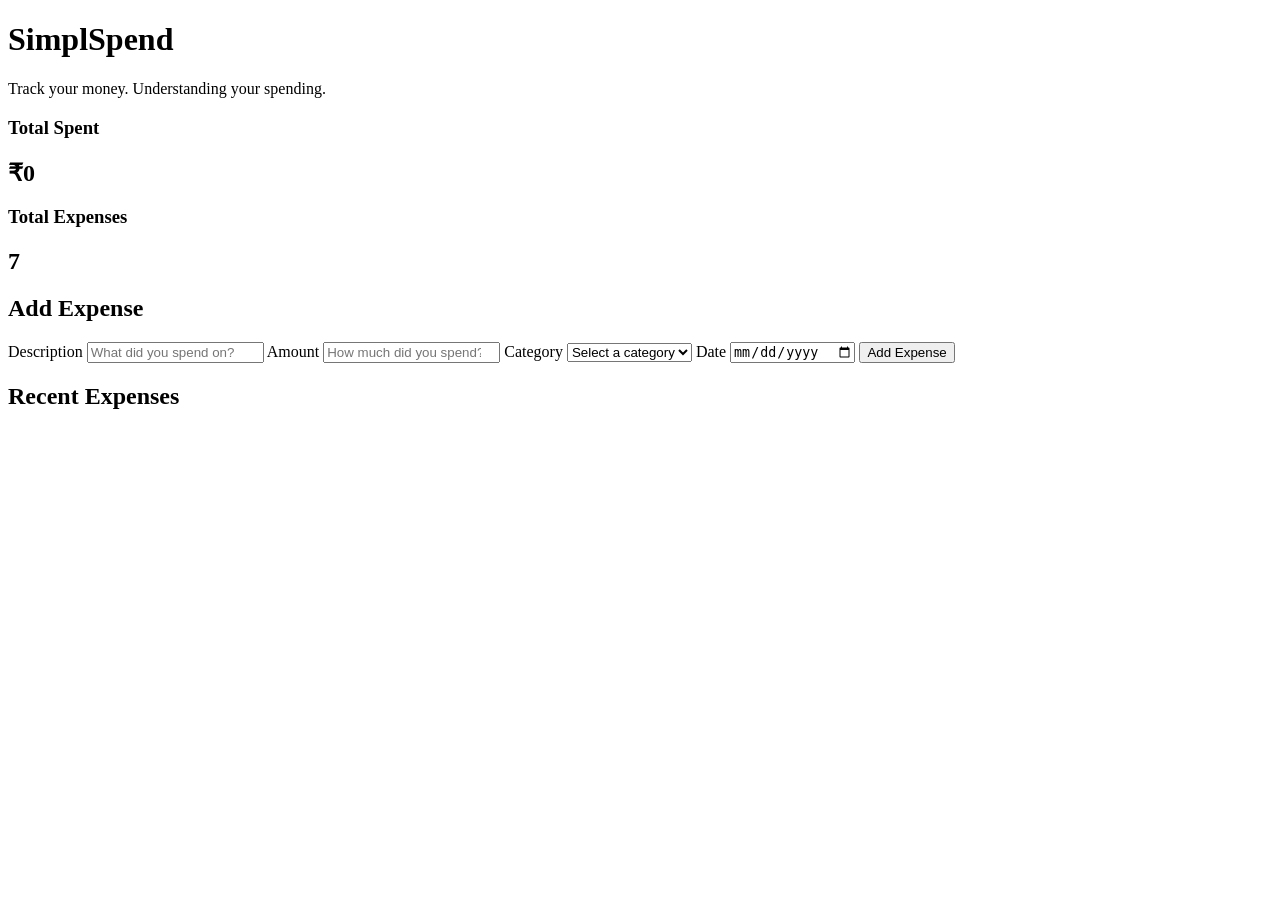
==== index.html @ 168b21d1 "total spent now works" ====
<!DOCTYPE html>
<html lang="en">
<head>
    <meta charset="UTF-8">
    <meta name="viewport" content="width=device-width, initial-scale=1.0">
    <title>SimplSpend</title>
    <link rel="stylesheet" href="style.css">
</head>
<body>
    <div class="container">

        <h1>SimplSpend</h1>
        <p>Track your money. Understanding your spending.</p>
        
        <div class="card">
            <h3>Total Spent</h3>
            <h2 id="total-spent">₹0</h2>
        </div>
        
        <div class="card">
            <h3>Total Expenses</h3>
            <h2 id="total-expenses">7</h2>
        </div>

        <div class="add-expense">
            <h2>Add Expense</h2>
            <form id="expense-form">
            <label for="description">Description</label>
            <input
                type="text"
                id="description"
                placeholder="What did you spend on?"
            >
            <label for="amount">Amount</label>
            <input 
                type="number"
                id="amount"
                placeholder="How much did you spend?"
            >
            <label for="category">Category</label>
            <select id="category">
                <option value="">Select a category</option>
                    <option value="food">Food</option>
                    <option value="travel">Travel</option>
                    <option value="shopping">Shopping</option>
                    <option value="bills">Bills</option>
                    <option value="entertainment">Entertainment</option>
                    <option value="other">Other</option>
            </select>
            <label for="date">Date</label>
            <input 
                type="date"
                id="date"
            >

            <button id="add-expense-btn">Add Expense</button>
            </form>
        </div>

        <div class="expenses">
            <h2>Recent Expenses</h2>

            <div id="expense-list">
                
            </div>
        </div>

    </div>
    <script src="script.js"></script>
</body>
</html>
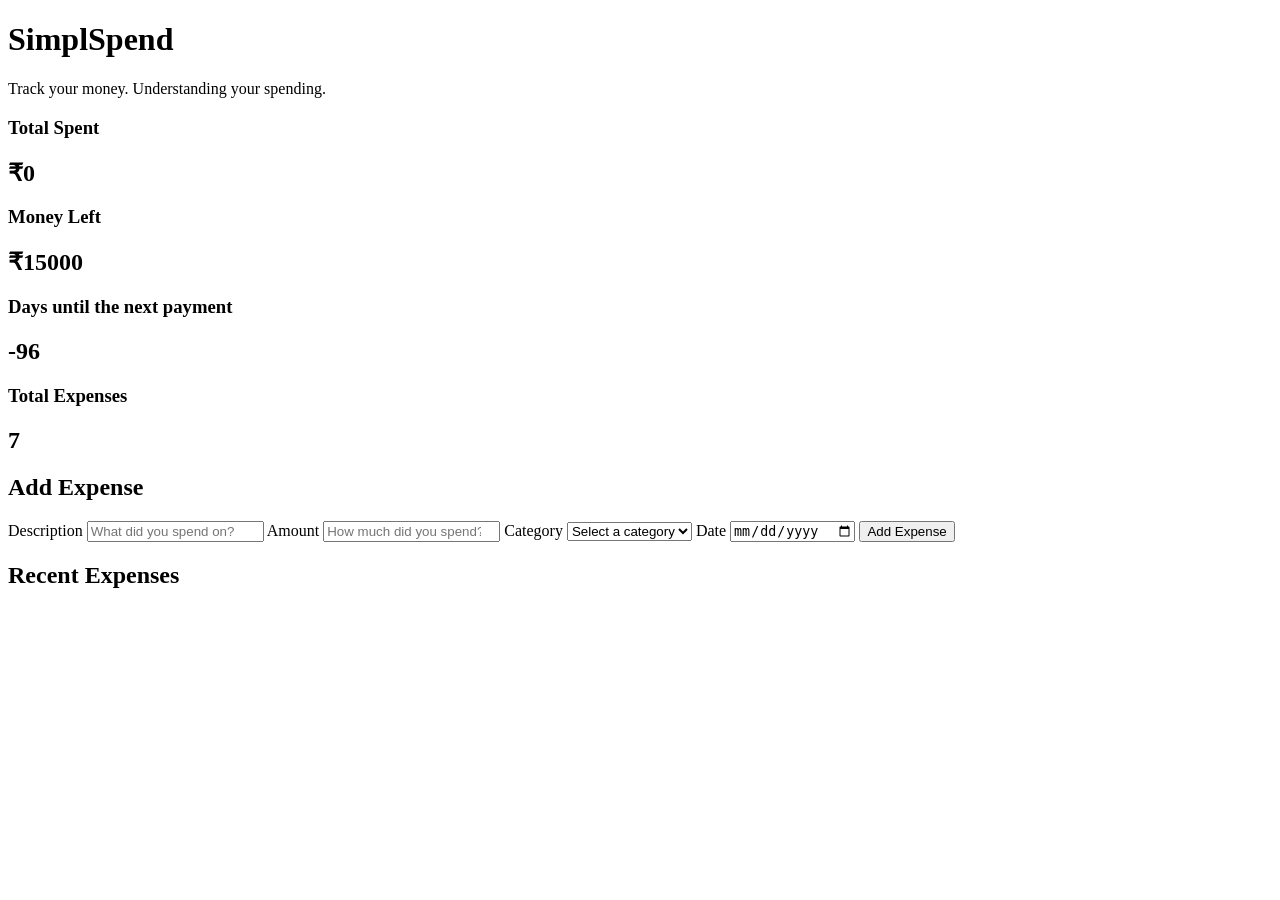
==== commit d8b54cc4: "money left and days until next payment work" ====
--- a/index.html
+++ b/index.html
@@ -17,6 +17,16 @@
             <h2 id="total-spent">₹0</h2>
         </div>
         
+        <div class="card">
+            <h3>Money Left</h3>
+            <h2 id="money-left">₹0</h2>
+        </div>
+
+        <div class="card">
+            <h3>Days until the next payment</h3>
+            <h2 id="days-left">0</h2>
+        </div>
+
         <div class="card">
             <h3>Total Expenses</h3>
             <h2 id="total-expenses">7</h2>
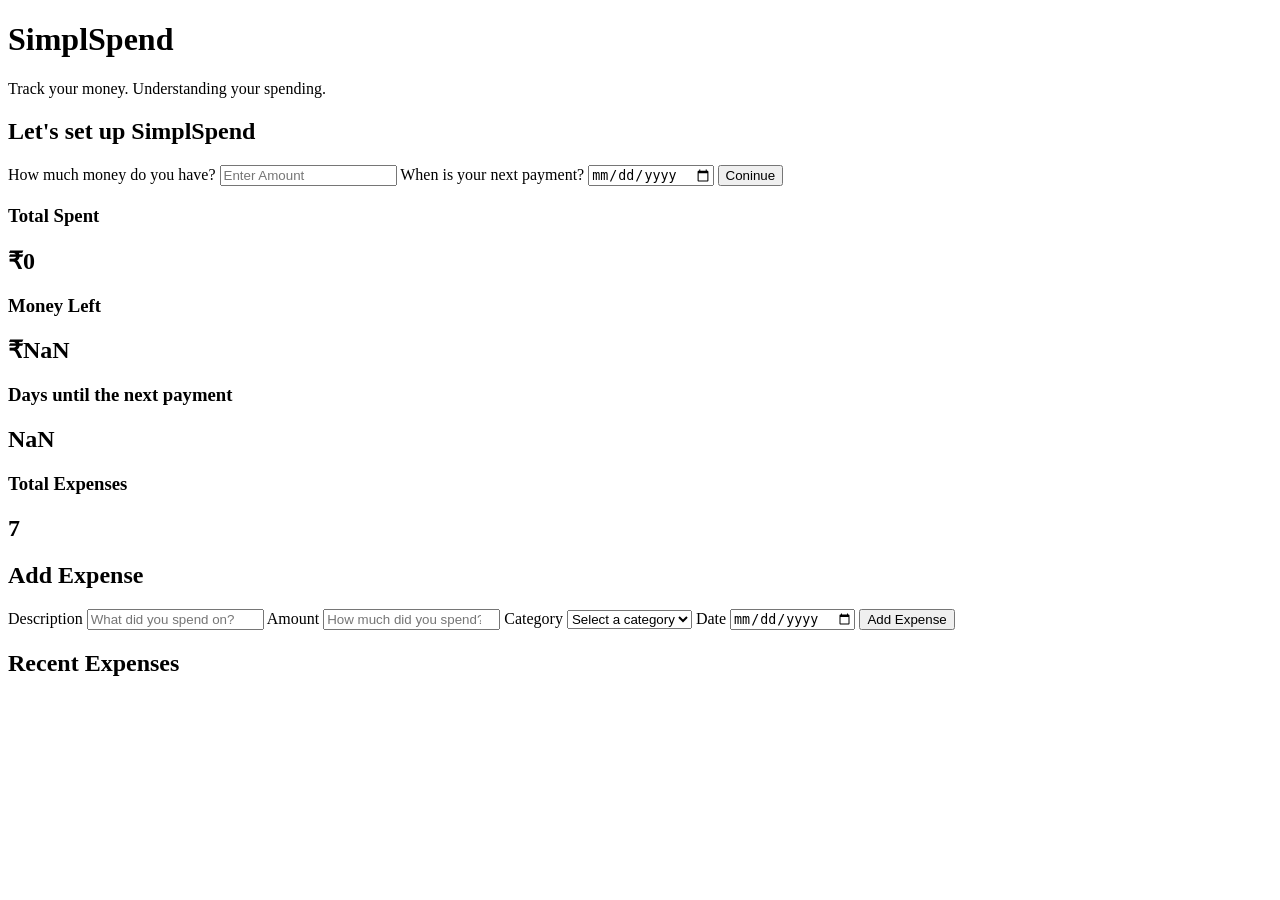
==== commit 167bce66: "the initial setup is complete we can add money and date and it will show total spent and money left" ====
--- a/index.html
+++ b/index.html
@@ -12,6 +12,25 @@
         <h1>SimplSpend</h1>
         <p>Track your money. Understanding your spending.</p>
         
+        <div class="setup" id="setup">
+            <h2>Let's set up SimplSpend</h2>
+
+            <label for="starting-money">How much money do you have?</label>
+            <input
+                type="number"
+                id="starting-money"
+                placeholder="Enter Amount"
+            >
+
+            <label for="next-payment">When is your next payment?</label>
+            <input
+                type="date"
+                id="next-payment"
+            >
+
+            <button id="setup-btn">Coninue</button>
+        </div>
+
         <div class="card">
             <h3>Total Spent</h3>
             <h2 id="total-spent">₹0</h2>
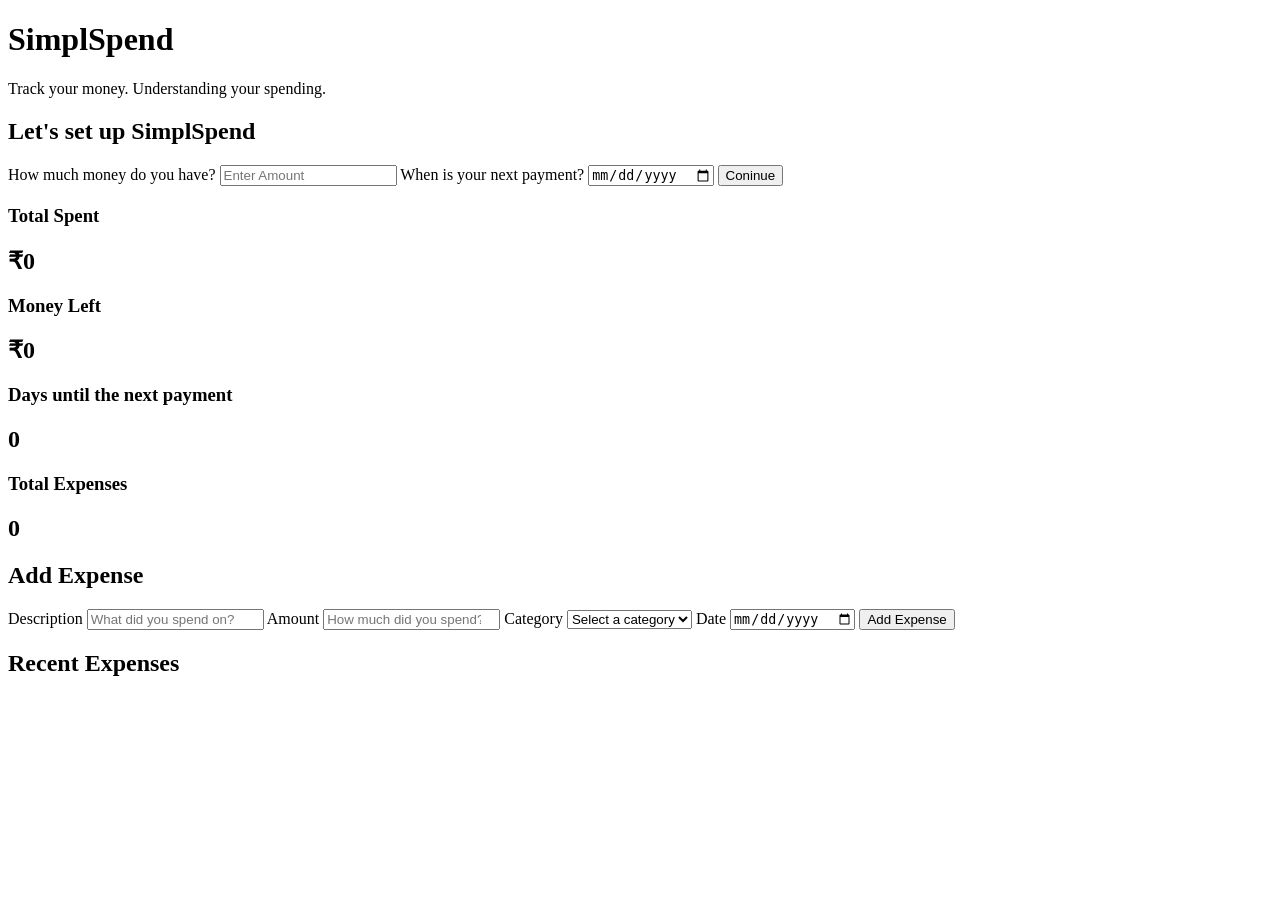
==== commit 5789bf59: "local storage fixed" ====
--- a/index.html
+++ b/index.html
@@ -48,7 +48,7 @@
 
         <div class="card">
             <h3>Total Expenses</h3>
-            <h2 id="total-expenses">7</h2>
+            <h2 id="total-expenses">0</h2>
         </div>
 
         <div class="add-expense">
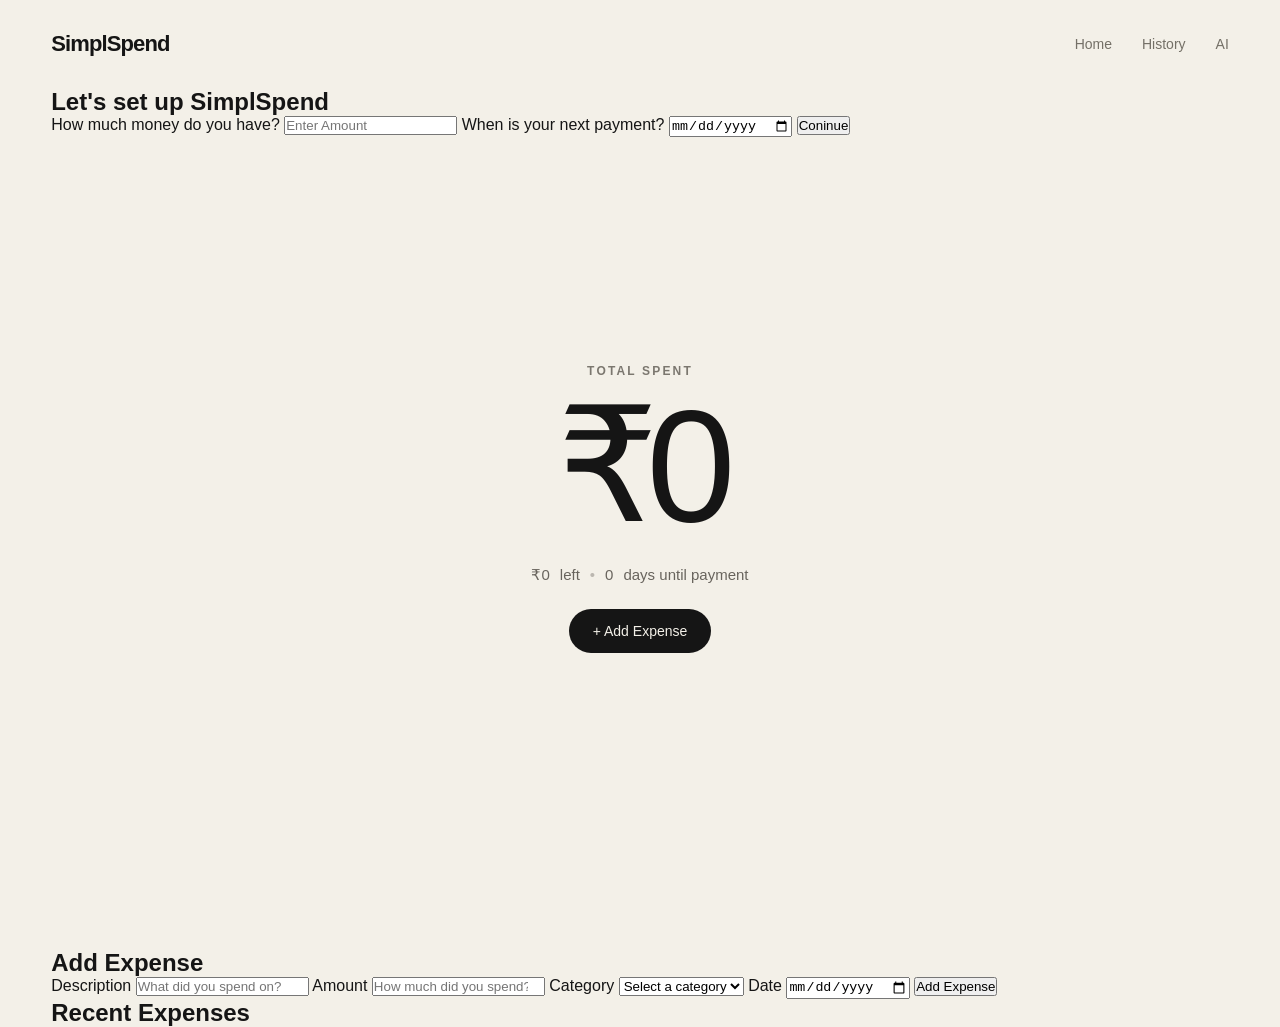
==== commit 868bfd3f: "working on ui and home page" ====
--- a/index.html
+++ b/index.html
@@ -9,8 +9,14 @@
 <body>
     <div class="container">
 
+    <header class="topbar">
         <h1>SimplSpend</h1>
-        <p>Track your money. Understanding your spending.</p>
+    <nav>
+        <a href="index.html">Home</a>
+        <a href="history.html">History</a>
+        <a href="ai.html">AI</a>
+    </nav>
+        </header>
         
         <div class="setup" id="setup">
             <h2>Let's set up SimplSpend</h2>
@@ -31,25 +37,25 @@
             <button id="setup-btn">Coninue</button>
         </div>
 
-        <div class="card">
-            <h3>Total Spent</h3>
-            <h2 id="total-spent">₹0</h2>
-        </div>
-        
-        <div class="card">
-            <h3>Money Left</h3>
-            <h2 id="money-left">₹0</h2>
-        </div>
+        <main class="home-hero">
 
-        <div class="card">
-            <h3>Days until the next payment</h3>
-            <h2 id="days-left">0</h2>
-        </div>
+    <p class="eyebrow">Total Spent</p>
 
-        <div class="card">
-            <h3>Total Expenses</h3>
-            <h2 id="total-expenses">0</h2>
-        </div>
+    <h2 id="total-spent">₹0</h2>
+
+    <div class="money-status">
+        <span id="money-left">₹0</span>
+        <span>left</span>
+
+        <span class="separator">•</span>
+
+        <span id="days-left">0</span>
+        <span>days until payment</span>
+    </div>
+
+    <button id="open-expense-btn">+ Add Expense</button>
+
+</main>
 
         <div class="add-expense">
             <h2>Add Expense</h2>
--- a/style.css
+++ b/style.css
@@ -0,0 +1,103 @@
+* {
+    margin: 0;
+    padding: 0;
+    box-sizing: border-box;
+}
+body {
+    min-height: 100vh;
+    background: #f3f0e8;
+    color: #151515;
+    font-family: Arial, Helvetica, sans-serif;
+}
+.container {
+    min-height: 100vh;
+    width: min(92%, 1280px);
+    margin: 0 auto;
+}
+/* ---------- TOPBAR ---------- */
+.topbar {
+    height: 88px;
+    display: flex;
+    align-items: center;
+    justify-content: space-between;
+}
+
+.topbar h1 {
+    font-size: 22px;
+    font-weight: 600;
+    letter-spacing: -0.04em;
+}
+
+.topbar nav {
+    display: flex;
+    gap: 30px;
+}
+
+.topbar nav a {
+    text-decoration: none;
+    color: #747067;
+    font-size: 14px;
+    transition: color 0.2s ease;
+}
+
+.topbar nav a:hover {
+    color: #151515;
+}
+/* ---------- HOME HERO ---------- */
+.home-hero {
+    min-height: calc(100vh - 88px);
+
+    display: flex;
+    flex-direction: column;
+    align-items: center;
+    justify-content: center;
+    text-align: center;
+    transform: translateY(-35px);
+}
+.eyebrow { /*TOTAL SPENT text*/
+    margin-bottom: 16px;
+    font-size: 12px;
+    font-weight: 600;
+    letter-spacing: 0.18em;
+    text-transform: uppercase;
+    color: #7b776f;
+}
+#total-spent {
+    font-size: clamp(5rem, 13vw, 10rem);
+    font-weight: 400;
+    line-height: 0.9;
+    letter-spacing: -0.08em;
+}
+.money-status {
+    margin-top: 28px;
+
+    display: flex;
+    align-items: center;
+    gap: 10px;
+
+    font-size: 15px;
+    color: #68645d;
+}
+.separator {
+    opacity: 0.4;
+}
+/* ---------- BUTTON ---------- */
+#open-expense-btn {
+    margin-top: 25px;
+    padding: 14px 24px;
+    border: none;
+    border-radius: 99px;
+    background: #151515;
+    color: #f3f0e8;
+    font-size: 14px;
+    cursor: pointer;
+    transition:
+        transform 0.2s ease,
+        opacity 0.2s ease;
+}
+#open-expense-btn:hover {
+    background: #f3f0e8;
+    color: #151515;
+    border-color: #151515;
+    opacity: 0.9;
+}
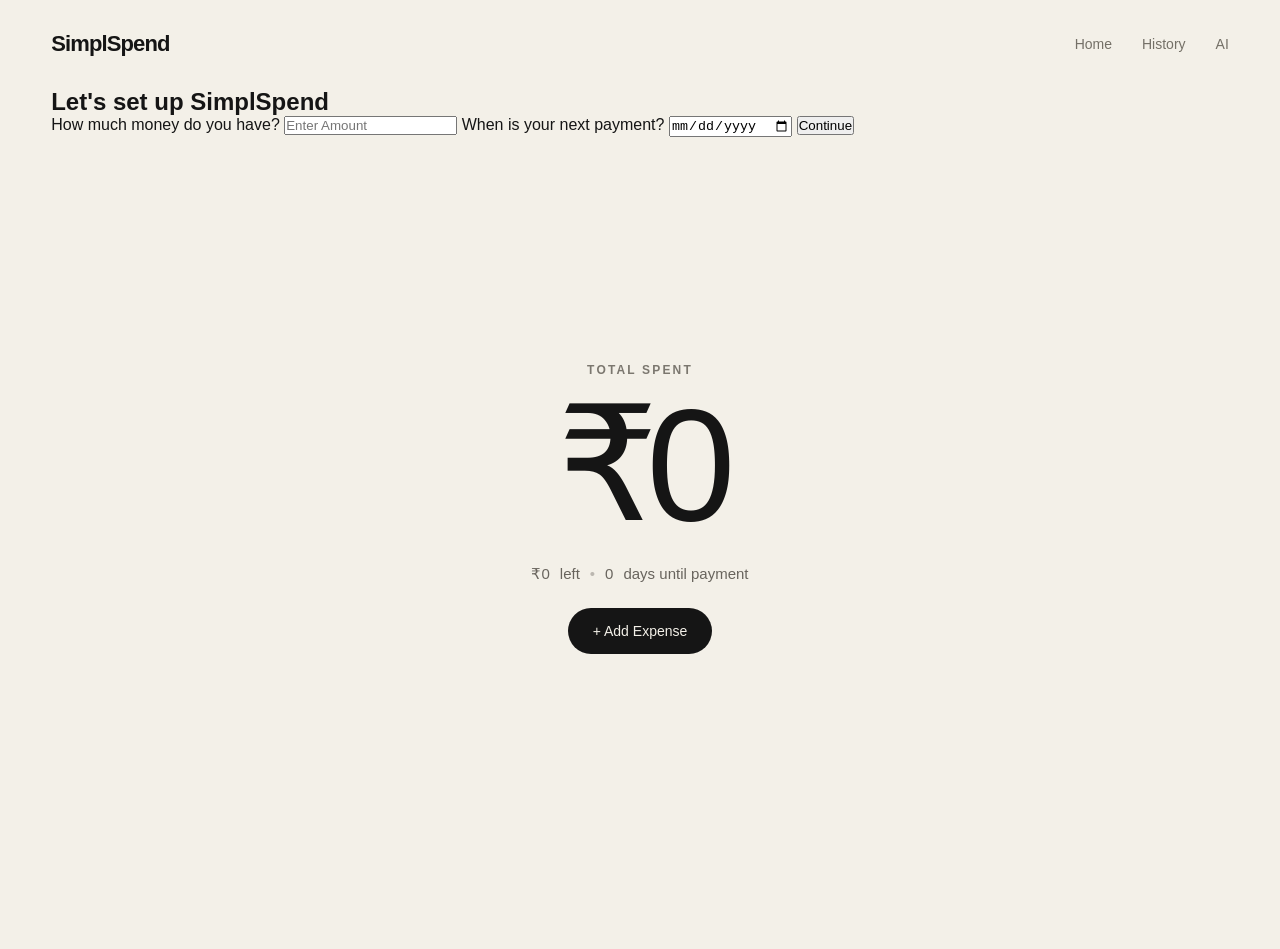
==== commit cf3f2743: "made ui and fixed a few bugs" ====
--- a/index.html
+++ b/index.html
@@ -34,7 +34,7 @@
                 id="next-payment"
             >
 
-            <button id="setup-btn">Coninue</button>
+            <button id="setup-btn">Continue</button>
         </div>
 
         <main class="home-hero">
@@ -57,41 +57,48 @@
 
 </main>
 
-        <div class="add-expense">
+    <div class="add-expense" id="expense-modal">
+        <div class="expense-modal-content">
+            <button id="close-expense-btn">×</button>
             <h2>Add Expense</h2>
+
             <form id="expense-form">
-            <label for="description">Description</label>
-            <input
-                type="text"
-                id="description"
-                placeholder="What did you spend on?"
-            >
-            <label for="amount">Amount</label>
-            <input 
-                type="number"
-                id="amount"
-                placeholder="How much did you spend?"
-            >
-            <label for="category">Category</label>
-            <select id="category">
-                <option value="">Select a category</option>
+
+                <label for="description">Description</label>
+                <input 
+                    type="text"
+                    id="description"
+                    placeholder="What did you spend on?"
+                >
+                <label for="amount">Amount</label>
+                <input 
+                    type="number"
+                    id="amount"
+                    placeholder="How much did you spend?"
+                >
+                <label for="category">Category</label>
+                <select id="category">
+                    <option value="">Select a category</option>
                     <option value="food">Food</option>
                     <option value="travel">Travel</option>
                     <option value="shopping">Shopping</option>
                     <option value="bills">Bills</option>
                     <option value="entertainment">Entertainment</option>
                     <option value="other">Other</option>
-            </select>
-            <label for="date">Date</label>
-            <input 
-                type="date"
-                id="date"
-            >
+                </select>
+                <label for="date">Date</label>
+                <input 
+                    type="date"
+                    id="date"
+                >
+            <button id="add-expense-btn">Add Expense</button>
 
-            <button id="add-expense-btn">Add Expense</button>
             </form>
+
         </div>
 
+    </div>
+    
         <div class="expenses">
             <h2>Recent Expenses</h2>
 
@@ -101,6 +108,7 @@
         </div>
 
     </div>
+    <div id="toast" class="toast">Expense added ✓</div>
     <script src="script.js"></script>
 </body>
 </html>
--- a/style.css
+++ b/style.css
@@ -85,13 +85,16 @@
 #open-expense-btn {
     margin-top: 25px;
     padding: 14px 24px;
-    border: none;
+    border: 1px solid transparent;
     border-radius: 99px;
     background: #151515;
     color: #f3f0e8;
     font-size: 14px;
     cursor: pointer;
     transition:
+        background-color 0.2s ease,
+        color 0.2s ease,
+        border-color 0.2s ease,
         transform 0.2s ease,
         opacity 0.2s ease;
 }
@@ -101,3 +104,158 @@
     border-color: #151515;
     opacity: 0.9;
 }
+/* ---------- ADD EXPENSE SECTION ---------- */
+.add-expense {
+    display: none;
+
+    position: fixed;
+    inset: 0;
+    
+    background: rgba(21, 21, 21, 0.35);
+
+    align-items: center;
+    justify-content: center;
+
+    z-index: 1000;
+}
+.expense-modal-content {
+    position: relative;
+
+    width: min(90%, 420px);
+    padding: 32px;
+
+    background: #f7f4ec;
+    border: 1px solid #ded8cc;
+    border-radius: 18px;
+
+    box-shadow: 0 24px 80px rgba(0, 0, 0, 0.16);
+}
+.expense-modal-content h2 {
+    margin-bottom: 24px;
+
+    font-size: 28px;
+    font-weight: 500;
+    letter-spacing: -0.04em;
+}
+.add-expense form{
+    display: flex;
+    flex-direction: column;
+    gap: 12px;
+}
+.add-expense label {
+    margin-top: 8px;
+
+    font-size: 12px;
+    font-weight: 600;
+    letter-spacing: 0.08em;
+    text-transform: uppercase;
+
+    color: #77736a;
+}
+.add-expense input,
+.add-expense select {
+    width: 100%;
+    padding: 14px 15px;
+
+    border: 1px solid #d8d2c6;
+    border-radius: 12px;
+
+    background: #fffdf8;
+    color: #151515;
+
+    font-size: 14px;
+    outline: none;
+
+    transition:
+        border-color 0.2s ease,
+        box-shadow 0.2s ease;
+}
+.add-expense input:focus,
+.add-expense select:focus {
+    border-color: #8e897f;
+    box-shadow: 0 0 0 3px rgba(142, 137, 127, 0.12);
+}
+#add-expense-btn {
+    margin-top: 18px;
+    padding: 14px;
+
+    border: 1px solid transparent;
+    border-radius: 999px;
+
+    background: #151515;
+    color: #f7f4ec;
+
+    font-size: 14px;
+    font-weight: 500;
+
+    cursor: pointer;
+
+    transition:
+        background-color 0.2s ease,
+        color 0.2s ease,
+        border-color 0.2s ease,
+        transform 0.2s ease,
+        opacity 0.2s ease;
+}
+#add-expense-btn:hover {
+    background: #f3f0e8;
+    color: #151515;
+    border-color: #151515;
+    opacity: 0.9;
+}
+#close-expense-btn {
+    position: absolute;
+    top: 18px;
+    right: 20px;
+
+    border: none;
+    background: transparent;
+
+    color: #151515;
+    font-size: 24px;
+    line-height: 1;
+
+    cursor: pointer;
+}
+/* 
+   Add Expense Modal:
+   The modal already exists in the HTML but is hidden by default with display: none.
+   When the user clicks "+ Add Expense", JavaScript changes display to flex.
+   Since the modal uses position: fixed and inset: 0, it covers the full screen.
+   align-items: center and justify-content: center then center the modal content.
+   Clicking the close button changes display back to none.
+*/
+
+.expenses {
+    display: none;
+}
+/*TOAST(INTIMATION THAT THE EXPENSE IS ADDED*/
+.toast {
+    position: fixed;
+    left: 50%;
+    bottom: 32px;
+
+    transform: translateX(-50%) translateY(20px);
+
+    padding: 12px 18px;
+    border-radius: 999px;
+
+    background: #151515;
+    color: #f7f4ec;
+
+    font-size: 14px;
+
+    opacity: 0;
+    pointer-events: none;
+
+    transition:
+        opacity 0.25s ease,
+        transform 0.25s ease;
+
+    z-index: 2000;
+}
+
+.toast.show {
+    opacity: 1;
+    transform: translateX(-50%) translateY(0);
+}
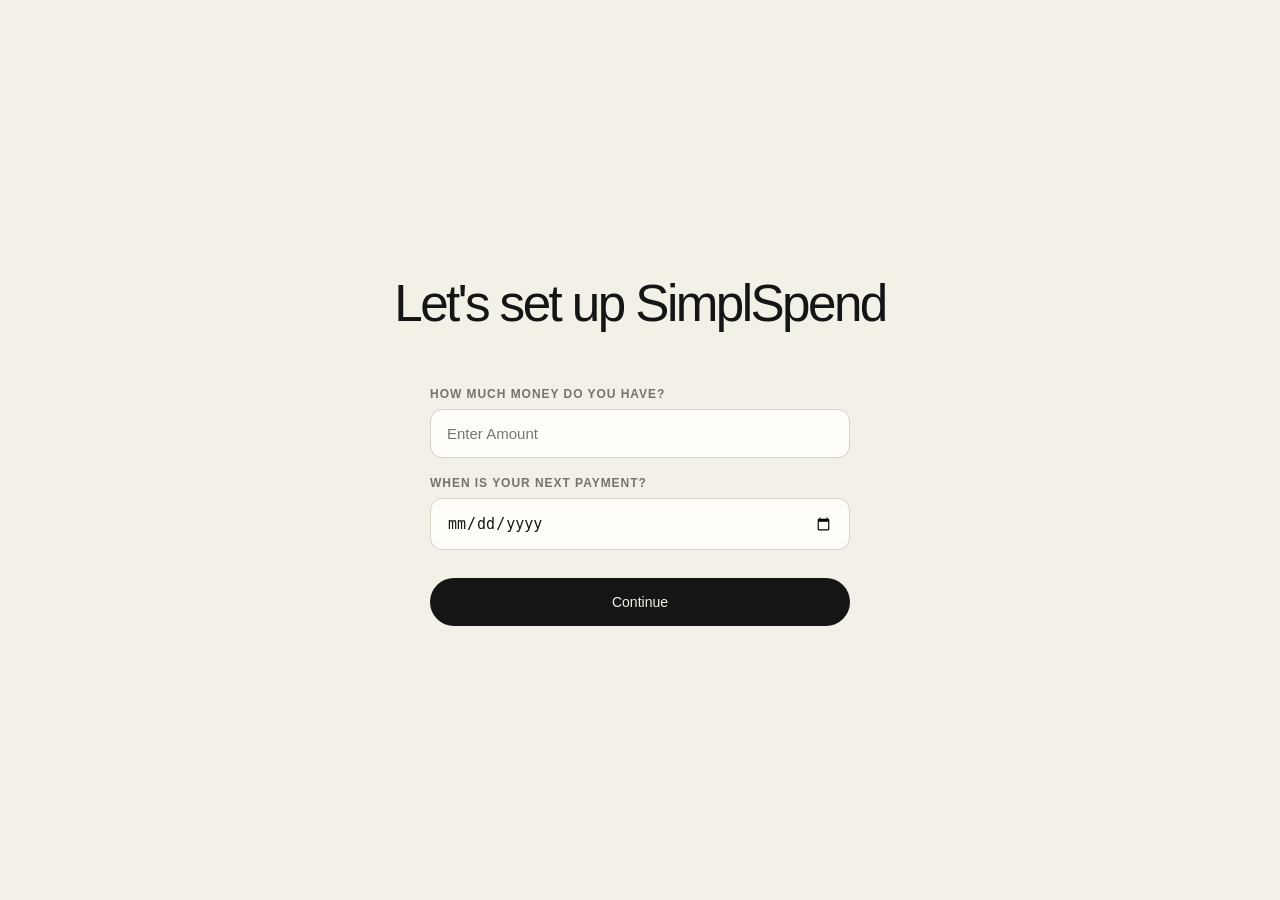
==== commit 19576bf5: "history page setup and working" ====
--- a/index.html
+++ b/index.html
@@ -14,7 +14,6 @@
     <nav>
         <a href="index.html">Home</a>
         <a href="history.html">History</a>
-        <a href="ai.html">AI</a>
     </nav>
         </header>
         
--- a/style.css
+++ b/style.css
@@ -14,6 +14,10 @@
     width: min(92%, 1280px);
     margin: 0 auto;
 }
+.setup {
+    position: relative;
+    z-index: 100;
+}
 /* ---------- TOPBAR ---------- */
 .topbar {
     height: 88px;
@@ -42,6 +46,93 @@
 
 .topbar nav a:hover {
     color: #151515;
+}
+/* ---------- SETUP SCREEN ---------- */
+.setup {
+    position: fixed;
+    inset: 0;
+    z-index: 2000;
+
+    background: #f3f0e8;
+
+    display: flex;
+    flex-direction: column;
+    align-items: center;
+    justify-content: center;
+
+    padding: 24px;
+}
+.setup h2 {
+    margin-bottom: 36px;
+
+    font-size: clamp(2rem, 4vw, 3.5rem);
+    font-weight: 400;
+    letter-spacing: -0.05em;
+
+    text-align: center;
+}
+.setup label {
+    width: min(100%, 420px);
+
+    margin-top: 18px;
+    margin-bottom: 8px;
+
+    font-size: 12px;
+    font-weight: 600;
+    letter-spacing: 0.08em;
+    text-transform: uppercase;
+    /*text-align: center;*/
+
+    color: #77736a;
+}
+.setup input {
+    width: min(100%, 420px);
+
+    padding: 15px 16px;
+
+    border: 1px solid #d8d2c6;
+    border-radius: 12px;
+
+    background: #fffdf8;
+    color: #151515;
+
+    font-size: 15px;
+    outline: none;
+
+    transition:
+        border-color 0.2s ease,
+        box-shadow 0.2s ease;
+}
+.setup input:focus {
+    border-color: #8e897f;
+    box-shadow: 0 0 0 3px rgba(142, 137, 127, 0.12);
+}
+#setup-btn {
+    width: min(100%, 420px);
+
+    margin-top: 28px;
+    padding: 15px;
+
+    border: 1px solid transparent;
+    border-radius: 999px;
+
+    background: #151515;
+    color: #f3f0e8;
+
+    font-size: 14px;
+    font-weight: 500;
+
+    cursor: pointer;
+
+    transition:
+        background-color 0.2s ease,
+        color 0.2s ease,
+        border-color 0.2s ease;
+}
+#setup-btn:hover {
+    background: #f3f0e8;
+    color: #151515;
+    border-color: #151515;
 }
 /* ---------- HOME HERO ---------- */
 .home-hero {
